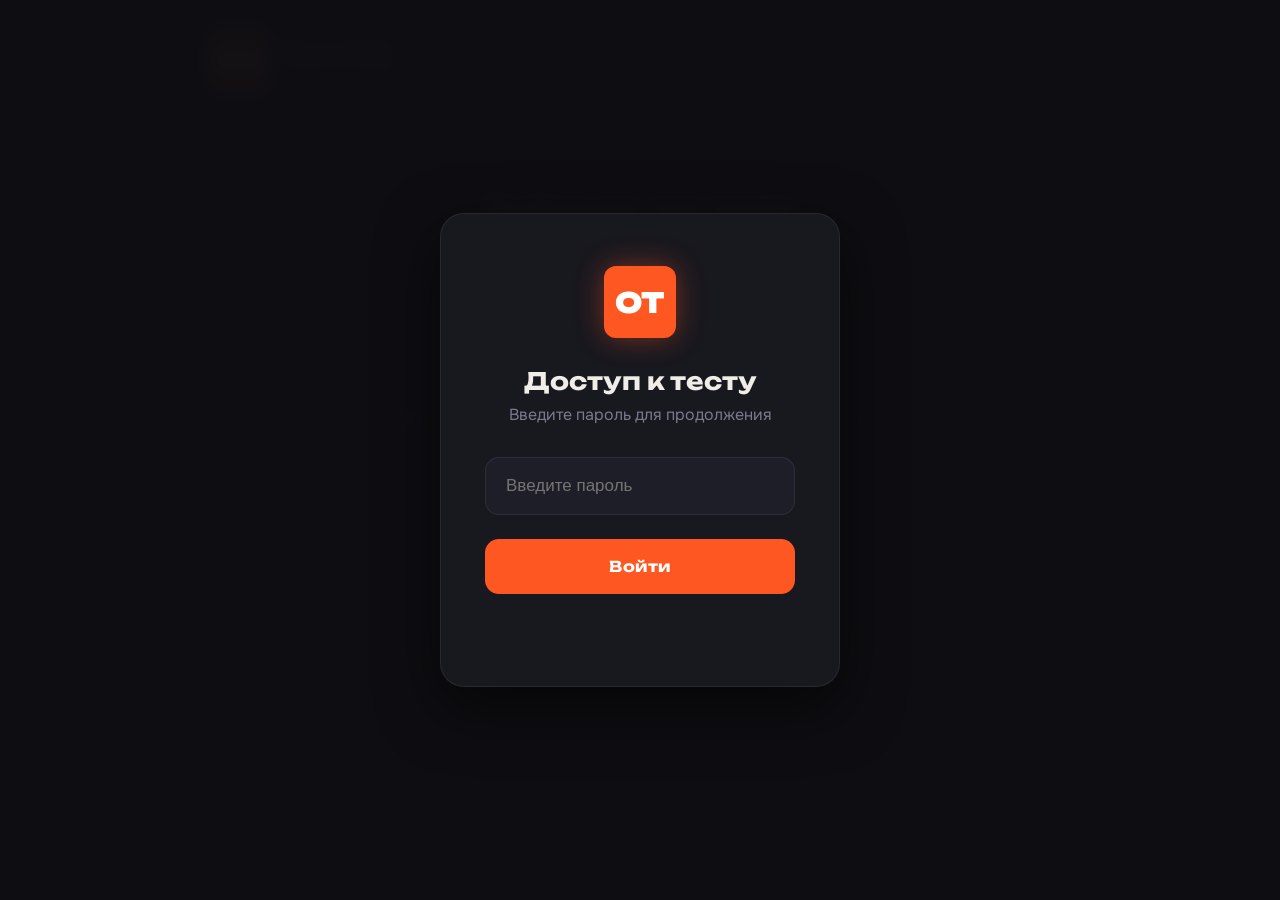
==== index.html @ eb0985e7 "Update" ====
<!DOCTYPE html>
<html lang="ru">
<head>
  <meta charset="UTF-8">
  <meta name="viewport" content="width=device-width, initial-scale=1.0">
  <title>Тесты</title>
  <link href="https://fonts.googleapis.com/css2?family=Unbounded:wght@400;600;700;900&family=Onest:wght@300;400;500;600&display=swap" rel="stylesheet">
  <link rel="stylesheet" href="style.css">
</head>
<body>
  <!-- ===== ЗАЩИТА ПАРОЛЕМ ===== -->
  <div id="password-screen">
    <div class="password-overlay">
      <div class="password-box">
        <div class="logo-mark" style="margin: 0 auto 28px; width: 72px; height: 72px; font-size: 28px;">OT</div>
        
        <h2>Доступ к тесту</h2>
        <p style="color: var(--muted); margin-bottom: 32px;">Введите пароль для продолжения</p>

        <input 
          type="password" 
          id="pass-input" 
          placeholder="Введите пароль"
          autocomplete="off"
          onkeypress="if(event.key === 'Enter') checkPassword()"
        >

        <button onclick="checkPassword()">Войти</button>

        <p id="error-msg" class="error"></p>
      </div>
    </div>
  </div>

  <!-- МОДАЛЬНОЕ ОКНО ПОДТВЕРЖДЕНИЯ -->
  <div class="modal-overlay" id="modal">
    <div class="modal-box">
      <div class="modal-icon">⚠️</div>
      <h2>Завершить тест?</h2>
      <p>Вы ответили не на все вопросы. Пропущенные вопросы будут засчитаны как неверные.</p>
      <div class="modal-btns">
        <button class="btn btn-outline" onclick="closeModal()">Отмена</button>
        <button class="btn btn-primary" onclick="finishTest()">Завершить</button>
      </div>
    </div>
  </div>

  <!-- ОСНОВНОЙ LAYOUT -->
  <div class="wrap">
    <header>
      <div onclick="showTestSelection()" style="display:flex; align-items:center; gap:16px; cursor:pointer;">
        <div class="logo-mark">КХЦ</div>
        <div class="header-title">
          <h1>Тесты КХЦ</h1>
          <p id="test-type">Пробное тестирование</p>
        </div>
      </div>
      <div class="timer-badge" id="timer">2:00:00</div>
    </header>

    <div id="app"></div>
  </div>

  <script src="quiz.js">
    const CORRECT_HASH = "8c6976e5b5410415bde908bd4dee15dfb167a9c873fc4bb8a81f6f2ab448a918"; // SHA-256 от "admin"

    async function sha256(message) {
    const msgBuffer = new TextEncoder().encode(message);
    const hashBuffer = await crypto.subtle.digest('SHA-256', msgBuffer);
    const hashArray = Array.from(new Uint8Array(hashBuffer));
    return hashArray.map(b => b.toString(16).padStart(2, '0')).join('');
    }

    async function checkPassword() {
    const input = document.getElementById('pass-input').value.trim();
    const errorMsg = document.getElementById('error-msg');

    if (!input) {
      errorMsg.textContent = "Введите пароль";
      return;
    }

    const inputHash = await sha256(input);

    if (inputHash === CORRECT_HASH || input.toLowerCase() === "admin") {
      document.getElementById('password-screen').style.display = 'none';
      localStorage.setItem('ot_test_access', 'granted');

    // Запускаем главный экран выбора теста
    if (typeof showTestSelection === 'function') {
      showTestSelection();
    }
    } else {
      errorMsg.textContent = "Неверный пароль";
      document.getElementById('pass-input').value = '';
      document.getElementById('pass-input').focus();
    }
    }

    // Автоматический вход, если пароль уже был введён ранее
    if (localStorage.getItem('ot_test_access') === 'granted') {
      const passScreen = document.getElementById('password-screen');
    if (passScreen) passScreen.style.display = 'none';
    }
  </script>
</body>
</html>
---- style.css ----
/* ══════════════════════════════════════════
   ПЕРЕМЕННЫЕ
══════════════════════════════════════════ */
:root {
  --orange: #FF5722;
  --orange-light: #FF7043;
  --orange-dim: rgba(255,87,34,0.12);
  --bg: #0f0f13;
  --surface: #18181f;
  --surface2: #1e1e28;
  --border: rgba(255,255,255,0.07);
  --text: #f0ede8;
  --muted: #7a7a8c;
  --correct: #22c55e;
  --wrong: #ef4444;
  --correct-dim: rgba(34,197,94,0.12);
  --wrong-dim: rgba(239,68,68,0.12);
}

#password-screen {
    position: fixed;
    inset: 0;
    background: rgba(15, 15, 19, 0.98);
    display: grid;
    place-items: center;
    z-index: 9999;
    backdrop-filter: blur(8px);
  }

  .password-box {
    background: var(--surface);
    border: 1px solid var(--border);
    border-radius: 24px;
    padding: 52px 44px;
    width: 100%;
    max-width: 400px;
    text-align: center;
    box-shadow: 0 20px 60px rgba(0, 0, 0, 0.6);
  }

  .password-box h2 {
    font-family: 'Unbounded', sans-serif;
    font-size: 24px;
    margin-bottom: 8px;
  }

  .password-box input {
    width: 100%;
    padding: 18px 20px;
    background: var(--surface2);
    border: 1.5px solid var(--border);
    border-radius: 14px;
    color: var(--text);
    font-size: 17px;
    margin-bottom: 24px;
    transition: all 0.25s;
  }

  .password-box input:focus {
    border-color: var(--orange);
    box-shadow: 0 0 0 4px rgba(255, 87, 34, 0.15);
    outline: none;
  }

  .password-box button {
    width: 100%;
    padding: 18px;
    background: var(--orange);
    color: white;
    border: none;
    border-radius: 14px;
    font-family: 'Unbounded', sans-serif;
    font-weight: 700;
    font-size: 15px;
    letter-spacing: 0.6px;
    cursor: pointer;
    transition: all 0.3s;
  }

  .password-box button:hover {
    background: var(--orange-light);
    transform: translateY(-2px);
  }

  .error {
    color: #ef4444;
    margin-top: 18px;
    font-size: 14.5px;
    min-height: 22px;
  }

/* ЭКРАН ВЫБОРА ТЕСТА */
.selection-screen {
  padding: 40px 20px;
  text-align: center;
}

.test-cards {
  display: flex;
  flex-wrap: wrap;
  gap: 20px;
  justify-content: center;
  max-width: 800px;
  margin: 0 auto;
}

.test-card {
  background: var(--surface);
  border: 1px solid var(--border);
  border-radius: 20px;
  padding: 32px 24px;
  width: 260px;
  cursor: pointer;
  transition: all 0.3s;
}

.test-card:hover {
  transform: translateY(-8px);
  border-color: var(--orange);
  box-shadow: 0 0 30px rgba(255,87,34,0.25);
}

.test-icon {
  font-size: 48px;
  margin-bottom: 16px;
}

.test-card h3 {
  font-family: 'Unbounded', sans-serif;
  font-size: 22px;
  margin-bottom: 8px;
}

.test-card p {
  color: var(--muted);
  font-size: 14px;
}

/* ══════════════════════════════════════════
   СБРОС И БАЗА
══════════════════════════════════════════ */
*, *::before, *::after { box-sizing: border-box; margin: 0; padding: 0; }

body {
  font-family: 'Onest', sans-serif;
  background: var(--bg);
  color: var(--text);
  min-height: 100vh;
  overflow-x: hidden;
}

/* Фоновая текстура */
body::before {
  content: '';
  position: fixed;
  inset: 0;
  background:
    radial-gradient(ellipse 60% 50% at 80% 10%, rgba(255,87,34,0.08) 0%, transparent 60%),
    radial-gradient(ellipse 40% 60% at 10% 80%, rgba(255,87,34,0.05) 0%, transparent 60%);
  pointer-events: none;
  z-index: 0;
}

.wrap {
  position: relative;
  z-index: 1;
  max-width: 900px;
  margin: 0 auto;
  padding: 32px 20px 80px;
}

/* ══════════════════════════════════════════
   ШАПКА
══════════════════════════════════════════ */
.start-screen {
  text-align: center;
  padding: 80px 20px;
}

.test-buttons {
  display: flex;
  justify-content: center;
  gap: 20px;
  margin-top: 30px;
  flex-wrap: wrap;
}

header {
  display: flex;
  align-items: center;
  gap: 16px;
  margin-bottom: 40px;
  padding-bottom: 24px;
  border-bottom: 1px solid var(--border);
}

.logo-mark {
  width: 56px; height: 56px;
  background: var(--orange);
  border-radius: 12px;
  display: grid; place-items: center;
  font-family: 'Unbounded', sans-serif;
  font-weight: 900; font-size: 18px;
  color: #fff; flex-shrink: 0;
  box-shadow: 0 0 28px rgba(255,87,34,0.4);
}

.header-title h1 {
  font-family: 'Unbounded', sans-serif;
  font-size: 16px; font-weight: 600;
  letter-spacing: -0.3px;
}

.header-title p { font-size: 13px; color: var(--muted); margin-top: 2px; }

.timer-badge {
  margin-left: auto;
  background: var(--surface);
  border: 1px solid var(--border);
  border-radius: 10px;
  padding: 8px 18px;
  font-family: 'Unbounded', sans-serif;
  font-size: 18px; font-weight: 700;
  color: var(--orange);
  letter-spacing: 1px;
  min-width: 90px; text-align: center;
  transition: color 0.3s;
}

.timer-badge.urgent {
  color: var(--wrong);
  animation: pulse-timer 1s infinite;
}

@keyframes pulse-timer {
  0%,100% { opacity: 1; }
  50%      { opacity: 0.6; }
}

/* ══════════════════════════════════════════
   НАВИГАЦИЯ
══════════════════════════════════════════ */
.nav-card {
  background: var(--surface);
  border: 1px solid var(--border);
  border-radius: 18px;
  padding: 22px 24px;
  margin-bottom: 28px;
}

.nav-label {
  font-size: 11px; letter-spacing: 1.5px; text-transform: uppercase;
  color: var(--muted); font-weight: 600; margin-bottom: 14px;
}

.nav-dots { display: flex; flex-wrap: wrap; gap: 8px; }

.nav-dot {
  width: 38px; height: 38px;
  border-radius: 50%;
  border: 1.5px solid var(--border);
  background: transparent;
  color: var(--muted);
  font-family: 'Unbounded', sans-serif;
  font-size: 11px; font-weight: 700;
  cursor: pointer;
  transition: all 0.2s;
  position: relative;
}

.nav-dot:hover            { border-color: var(--orange); color: var(--orange); }
.nav-dot.active           { background: var(--orange); border-color: var(--orange); color: #fff; box-shadow: 0 0 12px rgba(255,87,34,0.45); }
.nav-dot.answered         { border-color: var(--correct); color: var(--correct); }
.nav-dot.answered::after  {
  content: ''; position: absolute; bottom: 1px; right: 1px;
  width: 8px; height: 8px; border-radius: 50%;
  background: var(--correct);
}
.nav-dot.active.answered  { background: var(--orange); border-color: var(--orange); color: #fff; }

/* ══════════════════════════════════════════
   КАРТОЧКА ВОПРОСА
══════════════════════════════════════════ */
.question-card {
  background: var(--surface);
  border: 1px solid var(--border);
  border-radius: 20px;
  overflow: hidden;
  margin-bottom: 20px;
  animation: slide-in 0.35s cubic-bezier(.22,.68,0,1.2);
}

@keyframes slide-in {
  from { opacity: 0; transform: translateY(20px) scale(0.98); }
  to   { opacity: 1; transform: translateY(0) scale(1); }
}

.question-header {
  display: flex; align-items: flex-start; gap: 20px;
  padding: 28px 28px 24px;
  border-bottom: 1px solid var(--border);
}

.q-num {
  font-family: 'Unbounded', sans-serif;
  font-size: 11px; font-weight: 700;
  letter-spacing: 1px; text-transform: uppercase;
  color: var(--orange);
  background: var(--orange-dim);
  border-radius: 8px; padding: 5px 12px;
  white-space: nowrap; flex-shrink: 0; margin-top: 2px;
}

.q-text { font-size: 17px; line-height: 1.55; font-weight: 400; }

/* ══════════════════════════════════════════
   ВАРИАНТЫ ОТВЕТОВ
══════════════════════════════════════════ */
.options {
  padding: 20px 28px 28px;
  display: flex; flex-direction: column; gap: 10px;
}

.option {
  display: flex; align-items: center; gap: 14px;
  padding: 15px 18px;
  border-radius: 12px;
  border: 1.5px solid var(--border);
  background: var(--surface2);
  cursor: pointer;
  transition: all 0.2s;
  user-select: none;
  position: relative;
  overflow: hidden;
}

.option:hover:not(.locked)       { border-color: var(--orange); background: var(--orange-dim); }
.option.selected:not(.locked)    { border-color: var(--orange); background: var(--orange-dim); }
.option.correct                  { border-color: var(--correct); background: var(--correct-dim); }
.option.wrong                    { border-color: var(--wrong);   background: var(--wrong-dim); }
.option.locked                   { cursor: default; }

.opt-letter {
  width: 28px; height: 28px; border-radius: 50%;
  border: 1.5px solid currentColor;
  display: grid; place-items: center;
  font-family: 'Unbounded', sans-serif;
  font-size: 11px; font-weight: 700;
  color: var(--muted);
  flex-shrink: 0; transition: all 0.2s;
}

.option.selected:not(.locked) .opt-letter { color: var(--orange); border-color: var(--orange); }

.option.selected:not(.locked) .opt-letter::after,
.option.correct .opt-letter::after {
  content: ''; display: block;
  width: 10px; height: 10px; border-radius: 50%;
  background: currentColor;
}

.option.correct .opt-letter { color: var(--correct); border-color: var(--correct); }
.option.wrong   .opt-letter { color: var(--wrong);   border-color: var(--wrong);   }
.option.wrong   .opt-letter::after { content: '✕'; font-size: 9px; background: none; }

.opt-text { font-size: 15px; line-height: 1.4; }

/* ══════════════════════════════════════════
   ПРОГРЕСС-БАР
══════════════════════════════════════════ */
.progress-bar-wrap { margin-bottom: 18px; }

.progress-bar-track {
  height: 4px; background: var(--surface2); border-radius: 99px; overflow: hidden;
}

.progress-bar-fill {
  height: 100%;
  background: linear-gradient(90deg, var(--orange) 0%, var(--orange-light) 100%);
  border-radius: 99px;
  transition: width 0.4s ease;
}

/* ══════════════════════════════════════════
   НИЖНЯЯ ПАНЕЛЬ
══════════════════════════════════════════ */
.footer-bar {
  display: flex; align-items: center; justify-content: space-between;
  gap: 12px; flex-wrap: wrap;
}

.progress-info { font-size: 13px; color: var(--muted); }
.progress-info b { color: var(--text); }

.btn {
  font-family: 'Unbounded', sans-serif;
  font-size: 12px; font-weight: 700;
  letter-spacing: 0.5px; text-transform: uppercase;
  padding: 14px 28px; border-radius: 12px; border: none;
  cursor: pointer; transition: all 0.2s;
}

.btn-outline {
  background: transparent; color: var(--muted);
  border: 1.5px solid var(--border);
}
.btn-outline:hover { color: var(--text); border-color: rgba(255,255,255,0.2); }

.btn-primary {
  background: var(--orange); color: #fff;
  box-shadow: 0 0 20px rgba(255,87,34,0.35);
}
.btn-primary:hover {
  background: var(--orange-light);
  box-shadow: 0 0 28px rgba(255,87,34,0.5);
  transform: translateY(-1px);
}

.btn-danger {
  background: transparent; color: var(--wrong);
  border: 1.5px solid rgba(239,68,68,0.3);
}
.btn-danger:hover { background: var(--wrong-dim); }

/* ══════════════════════════════════════════
   ЭКРАН РЕЗУЛЬТАТА
══════════════════════════════════════════ */
.result-screen {
  text-align: center; padding: 60px 20px;
  animation: slide-in 0.4s ease;
}

.result-circle {
  width: 140px; height: 140px; border-radius: 50%;
  margin: 0 auto 32px;
  display: grid; place-items: center;
  position: relative;
}

.result-circle svg {
  position: absolute; inset: 0; width: 100%; height: 100%;
  transform: rotate(-90deg);
}

.result-circle circle { fill: none; stroke-width: 6; }
.result-circle .track { stroke: var(--surface2); }
.result-circle .fill  { stroke: var(--orange); stroke-linecap: round; transition: stroke-dashoffset 1.2s ease; }

.result-pct {
  font-family: 'Unbounded', sans-serif;
  font-size: 36px; font-weight: 900; color: var(--orange);
  position: relative; z-index: 1;
}

.result-title {
  font-family: 'Unbounded', sans-serif;
  font-size: 26px; font-weight: 700; margin-bottom: 10px;
}

.result-sub { color: var(--muted); font-size: 15px; margin-bottom: 40px; }

.result-stats {
  display: flex; justify-content: center; gap: 20px; flex-wrap: wrap; margin-bottom: 40px;
}

.stat-pill {
  background: var(--surface); border: 1px solid var(--border);
  border-radius: 14px; padding: 18px 28px; min-width: 130px;
}

.stat-num       { font-family: 'Unbounded', sans-serif; font-size: 28px; font-weight: 900; }
.stat-num.c     { color: var(--correct); }
.stat-num.w     { color: var(--wrong); }
.stat-num.sk    { color: var(--muted); }
.stat-lbl       { font-size: 12px; color: var(--muted); margin-top: 4px; }

/* ══════════════════════════════════════════
   РАЗБОР ОТВЕТОВ
══════════════════════════════════════════ */
.review-section { margin-top: 40px; text-align: left; }

.review-title {
  font-family: 'Unbounded', sans-serif; font-size: 14px; font-weight: 700;
  letter-spacing: 0.5px; color: var(--muted); text-transform: uppercase;
  margin-bottom: 16px; padding-bottom: 12px; border-bottom: 1px solid var(--border);
}

.review-item {
  background: var(--surface); border: 1px solid var(--border);
  border-radius: 14px; padding: 18px 20px; margin-bottom: 10px;
}

.review-item .ri-q     { font-size: 14px; font-weight: 500; margin-bottom: 10px; }
.review-item .ri-answers { display: flex; flex-direction: column; gap: 5px; }

.ri-ans {
  font-size: 13px; color: var(--muted);
  padding: 6px 12px; border-radius: 8px;
  border: 1px solid transparent;
}
.ri-ans.correct { color: var(--correct); background: var(--correct-dim); border-color: rgba(34,197,94,0.2); }
.ri-ans.wrong   { color: var(--wrong);   background: var(--wrong-dim);   border-color: rgba(239,68,68,0.2); }

/* ══════════════════════════════════════════
   МОДАЛЬНОЕ ОКНО
══════════════════════════════════════════ */
.modal-overlay {
  position: fixed; inset: 0; background: rgba(0,0,0,0.7);
  display: grid; place-items: center; z-index: 100;
  opacity: 0; pointer-events: none; transition: opacity 0.2s;
}

.modal-overlay.show { opacity: 1; pointer-events: all; }

.modal-box {
  background: var(--surface); border: 1px solid var(--border);
  border-radius: 20px; padding: 36px 32px; max-width: 400px; width: 90%;
  transform: scale(0.95); transition: transform 0.2s;
  text-align: center;
}

.modal-overlay.show .modal-box { transform: scale(1); }

.modal-icon { font-size: 48px; margin-bottom: 16px; }
.modal-box h2 { font-family: 'Unbounded', sans-serif; font-size: 18px; font-weight: 700; margin-bottom: 10px; }
.modal-box p  { color: var(--muted); font-size: 14px; margin-bottom: 28px; line-height: 1.5; }
.modal-btns   { display: flex; gap: 10px; justify-content: center; }

/* ══════════════════════════════════════════
   АДАПТИВ
══════════════════════════════════════════ */
@media (max-width: 600px) {
  .question-header { padding: 20px; flex-direction: column; gap: 10px; }
  .options         { padding: 14px 20px 20px; }
  .footer-bar      { flex-direction: column; align-items: stretch; }
  .footer-bar .btn { text-align: center; }
  header           { flex-wrap: wrap; }
}
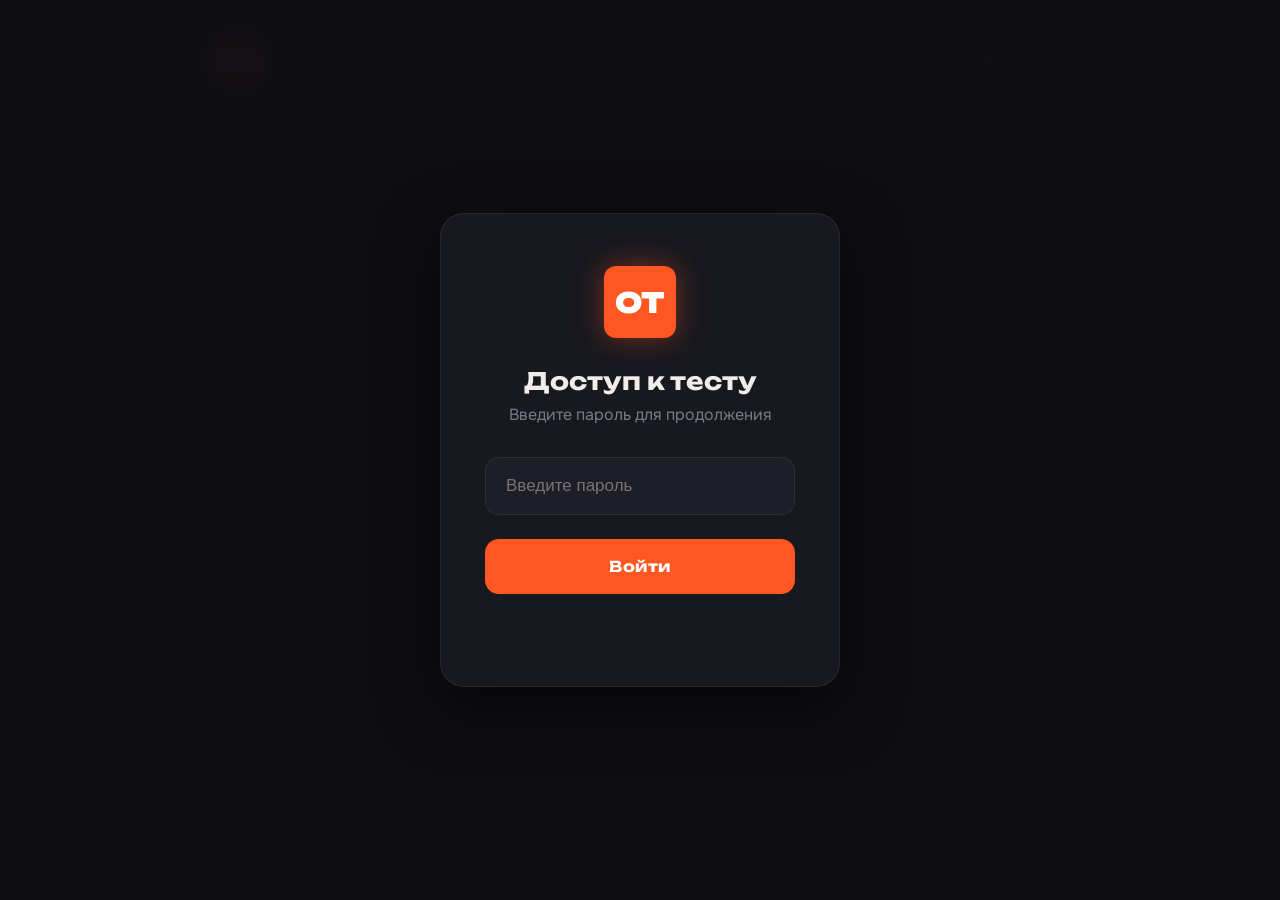
==== commit 63143751: "Update" ====
--- a/index.html
+++ b/index.html
@@ -61,7 +61,7 @@
     <div id="app"></div>
   </div>
 
-  <script src="quiz.js">
+  <script>
     const CORRECT_HASH = "8c6976e5b5410415bde908bd4dee15dfb167a9c873fc4bb8a81f6f2ab448a918"; // SHA-256 от "admin"
 
     async function sha256(message) {
@@ -86,10 +86,11 @@
       document.getElementById('password-screen').style.display = 'none';
       localStorage.setItem('ot_test_access', 'granted');
 
-    // Запускаем главный экран выбора теста
-    if (typeof showTestSelection === 'function') {
-      showTestSelection();
-    }
+      // Запускаем главный экран выбора теста
+      let script = document.createElement('script');
+      script.scr = "quiz.js"
+      document.head.append(script);
+
     } else {
       errorMsg.textContent = "Неверный пароль";
       document.getElementById('pass-input').value = '';
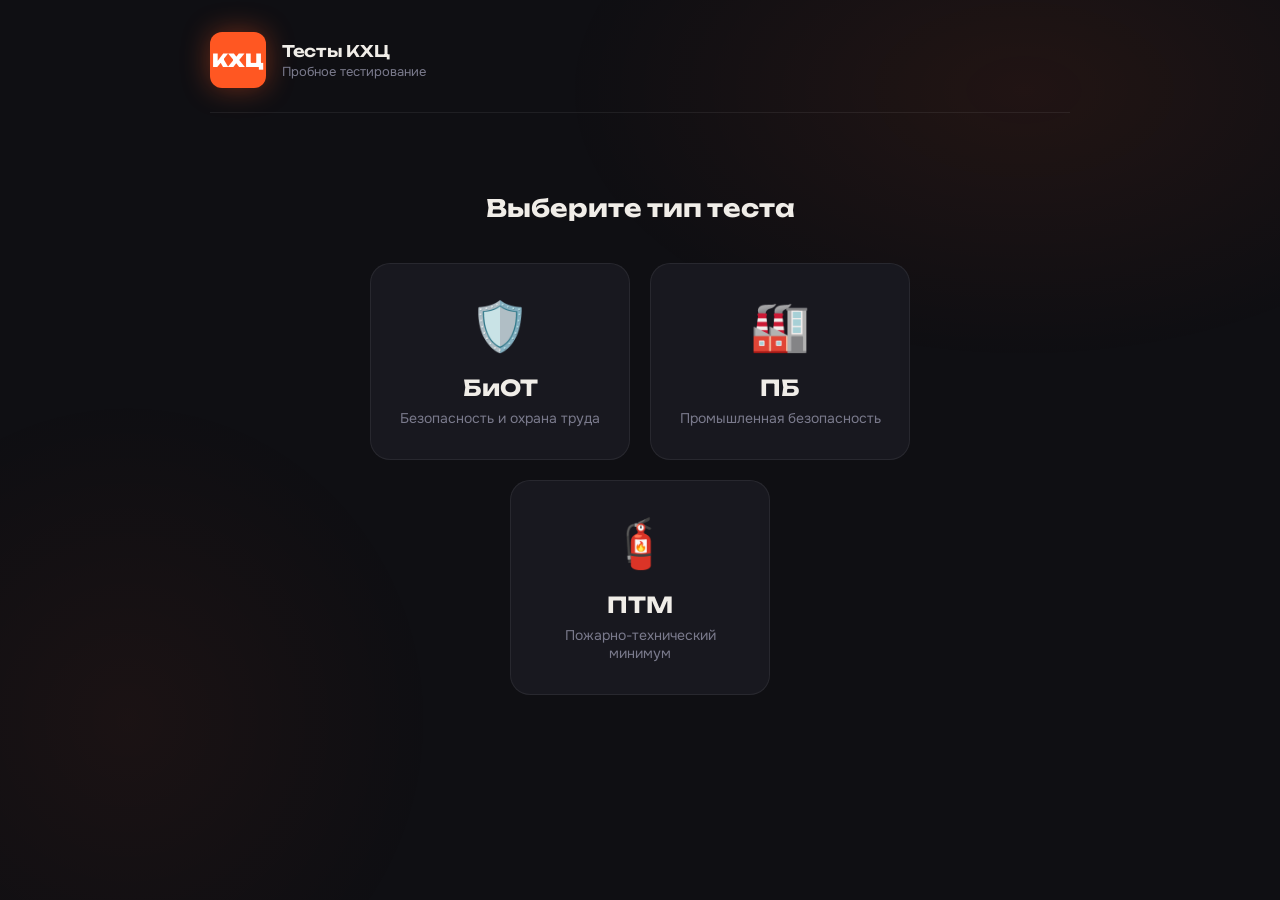
==== commit 66416964: "Update" ====
--- a/index.html
+++ b/index.html
@@ -8,29 +8,6 @@
   <link rel="stylesheet" href="style.css">
 </head>
 <body>
-  <!-- ===== ЗАЩИТА ПАРОЛЕМ ===== -->
-  <div id="password-screen">
-    <div class="password-overlay">
-      <div class="password-box">
-        <div class="logo-mark" style="margin: 0 auto 28px; width: 72px; height: 72px; font-size: 28px;">OT</div>
-        
-        <h2>Доступ к тесту</h2>
-        <p style="color: var(--muted); margin-bottom: 32px;">Введите пароль для продолжения</p>
-
-        <input 
-          type="password" 
-          id="pass-input" 
-          placeholder="Введите пароль"
-          autocomplete="off"
-          onkeypress="if(event.key === 'Enter') checkPassword()"
-        >
-
-        <button onclick="checkPassword()">Войти</button>
-
-        <p id="error-msg" class="error"></p>
-      </div>
-    </div>
-  </div>
 
   <!-- МОДАЛЬНОЕ ОКНО ПОДТВЕРЖДЕНИЯ -->
   <div class="modal-overlay" id="modal">
@@ -61,48 +38,7 @@
     <div id="app"></div>
   </div>
 
-  <script>
-    const CORRECT_HASH = "8c6976e5b5410415bde908bd4dee15dfb167a9c873fc4bb8a81f6f2ab448a918"; // SHA-256 от "admin"
-
-    async function sha256(message) {
-    const msgBuffer = new TextEncoder().encode(message);
-    const hashBuffer = await crypto.subtle.digest('SHA-256', msgBuffer);
-    const hashArray = Array.from(new Uint8Array(hashBuffer));
-    return hashArray.map(b => b.toString(16).padStart(2, '0')).join('');
-    }
-
-    async function checkPassword() {
-    const input = document.getElementById('pass-input').value.trim();
-    const errorMsg = document.getElementById('error-msg');
-
-    if (!input) {
-      errorMsg.textContent = "Введите пароль";
-      return;
-    }
-
-    const inputHash = await sha256(input);
-
-    if (inputHash === CORRECT_HASH || input.toLowerCase() === "admin") {
-      document.getElementById('password-screen').style.display = 'none';
-      localStorage.setItem('ot_test_access', 'granted');
-
-      // Запускаем главный экран выбора теста
-      let script = document.createElement('script');
-      script.scr = "quiz.js"
-      document.head.append(script);
-
-    } else {
-      errorMsg.textContent = "Неверный пароль";
-      document.getElementById('pass-input').value = '';
-      document.getElementById('pass-input').focus();
-    }
-    }
-
-    // Автоматический вход, если пароль уже был введён ранее
-    if (localStorage.getItem('ot_test_access') === 'granted') {
-      const passScreen = document.getElementById('password-screen');
-    if (passScreen) passScreen.style.display = 'none';
-    }
-  </script>
+  <script src="quiz.js"></script>
+  
 </body>
 </html>
--- a/style.css
+++ b/style.css
@@ -17,78 +17,6 @@
   --wrong-dim: rgba(239,68,68,0.12);
 }
 
-#password-screen {
-    position: fixed;
-    inset: 0;
-    background: rgba(15, 15, 19, 0.98);
-    display: grid;
-    place-items: center;
-    z-index: 9999;
-    backdrop-filter: blur(8px);
-  }
-
-  .password-box {
-    background: var(--surface);
-    border: 1px solid var(--border);
-    border-radius: 24px;
-    padding: 52px 44px;
-    width: 100%;
-    max-width: 400px;
-    text-align: center;
-    box-shadow: 0 20px 60px rgba(0, 0, 0, 0.6);
-  }
-
-  .password-box h2 {
-    font-family: 'Unbounded', sans-serif;
-    font-size: 24px;
-    margin-bottom: 8px;
-  }
-
-  .password-box input {
-    width: 100%;
-    padding: 18px 20px;
-    background: var(--surface2);
-    border: 1.5px solid var(--border);
-    border-radius: 14px;
-    color: var(--text);
-    font-size: 17px;
-    margin-bottom: 24px;
-    transition: all 0.25s;
-  }
-
-  .password-box input:focus {
-    border-color: var(--orange);
-    box-shadow: 0 0 0 4px rgba(255, 87, 34, 0.15);
-    outline: none;
-  }
-
-  .password-box button {
-    width: 100%;
-    padding: 18px;
-    background: var(--orange);
-    color: white;
-    border: none;
-    border-radius: 14px;
-    font-family: 'Unbounded', sans-serif;
-    font-weight: 700;
-    font-size: 15px;
-    letter-spacing: 0.6px;
-    cursor: pointer;
-    transition: all 0.3s;
-  }
-
-  .password-box button:hover {
-    background: var(--orange-light);
-    transform: translateY(-2px);
-  }
-
-  .error {
-    color: #ef4444;
-    margin-top: 18px;
-    font-size: 14.5px;
-    min-height: 22px;
-  }
-
 /* ЭКРАН ВЫБОРА ТЕСТА */
 .selection-screen {
   padding: 40px 20px;
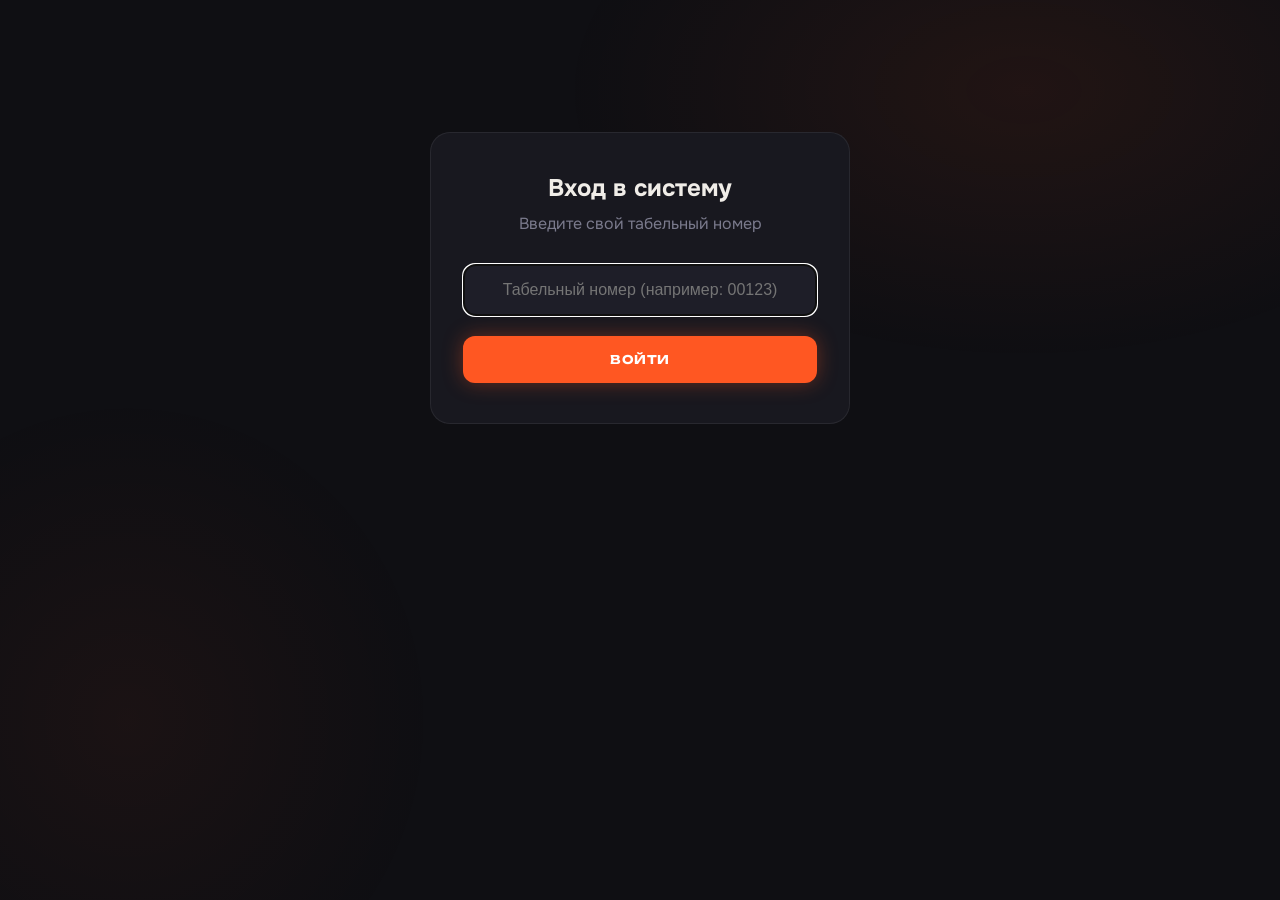
==== commit 367766f8: "Update" ====
--- a/index.html
+++ b/index.html
@@ -3,7 +3,7 @@
 <head>
   <meta charset="UTF-8">
   <meta name="viewport" content="width=device-width, initial-scale=1.0">
-  <title>Тесты</title>
+  <title>Тесты КХЦ</title>
   <link href="https://fonts.googleapis.com/css2?family=Unbounded:wght@400;600;700;900&family=Onest:wght@300;400;500;600&display=swap" rel="stylesheet">
   <link rel="stylesheet" href="style.css">
 </head>
@@ -24,21 +24,24 @@
 
   <!-- ОСНОВНОЙ LAYOUT -->
   <div class="wrap">
-    <header>
-      <div onclick="showTestSelection()" style="display:flex; align-items:center; gap:16px; cursor:pointer;">
+    <header id="main-header" style="display: none;">
+      <div onclick="logout()" style="display:flex; align-items:center; gap:16px; cursor:pointer;">
         <div class="logo-mark">КХЦ</div>
         <div class="header-title">
           <h1>Тесты КХЦ</h1>
           <p id="test-type">Пробное тестирование</p>
         </div>
       </div>
-      <div class="timer-badge" id="timer">2:00:00</div>
+      <div style="margin-left: auto; text-align: right;">
+        <div id="user-info" style="font-size: 14px; color: var(--text);"></div>
+        <div onclick="logout()" style="color: var(--muted); font-size: 13px; cursor: pointer; margin-top: 4px;">Выйти</div>
+      </div>
+      <div class="timer-badge" id="timer" style="margin-left: 20px;">2:00:00</div>
     </header>
 
     <div id="app"></div>
   </div>
 
   <script src="quiz.js"></script>
-  
 </body>
-</html>
+</html>
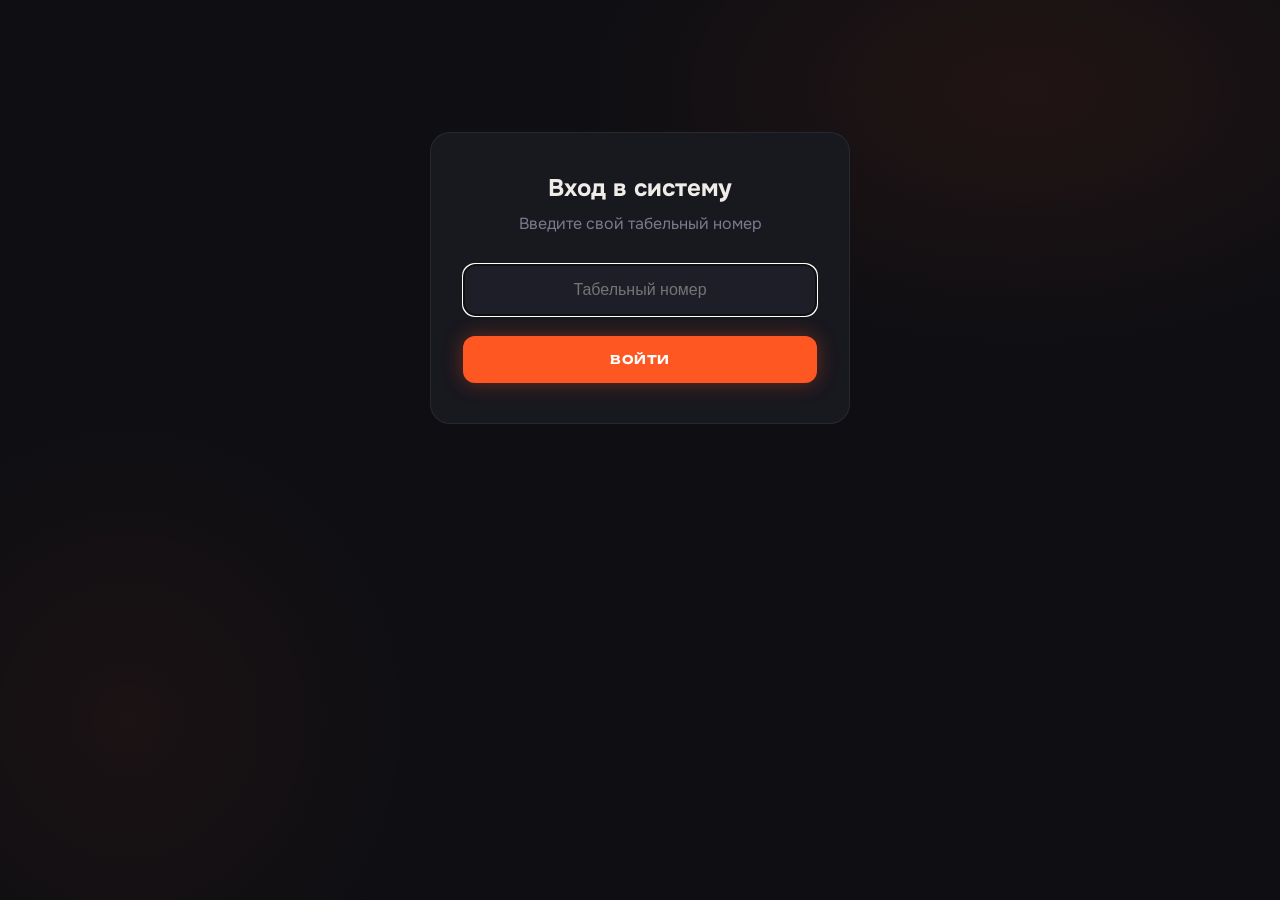
==== commit 38a8eae4: "Update" ====
--- a/index.html
+++ b/index.html
@@ -25,7 +25,7 @@
   <!-- ОСНОВНОЙ LAYOUT -->
   <div class="wrap">
     <header id="main-header" style="display: none;">
-      <div onclick="logout()" style="display:flex; align-items:center; gap:16px; cursor:pointer;">
+      <div onclick="showTestSelection()" style="display:flex; align-items:center; gap:16px; cursor:pointer;">
         <div class="logo-mark">КХЦ</div>
         <div class="header-title">
           <h1>Тесты КХЦ</h1>
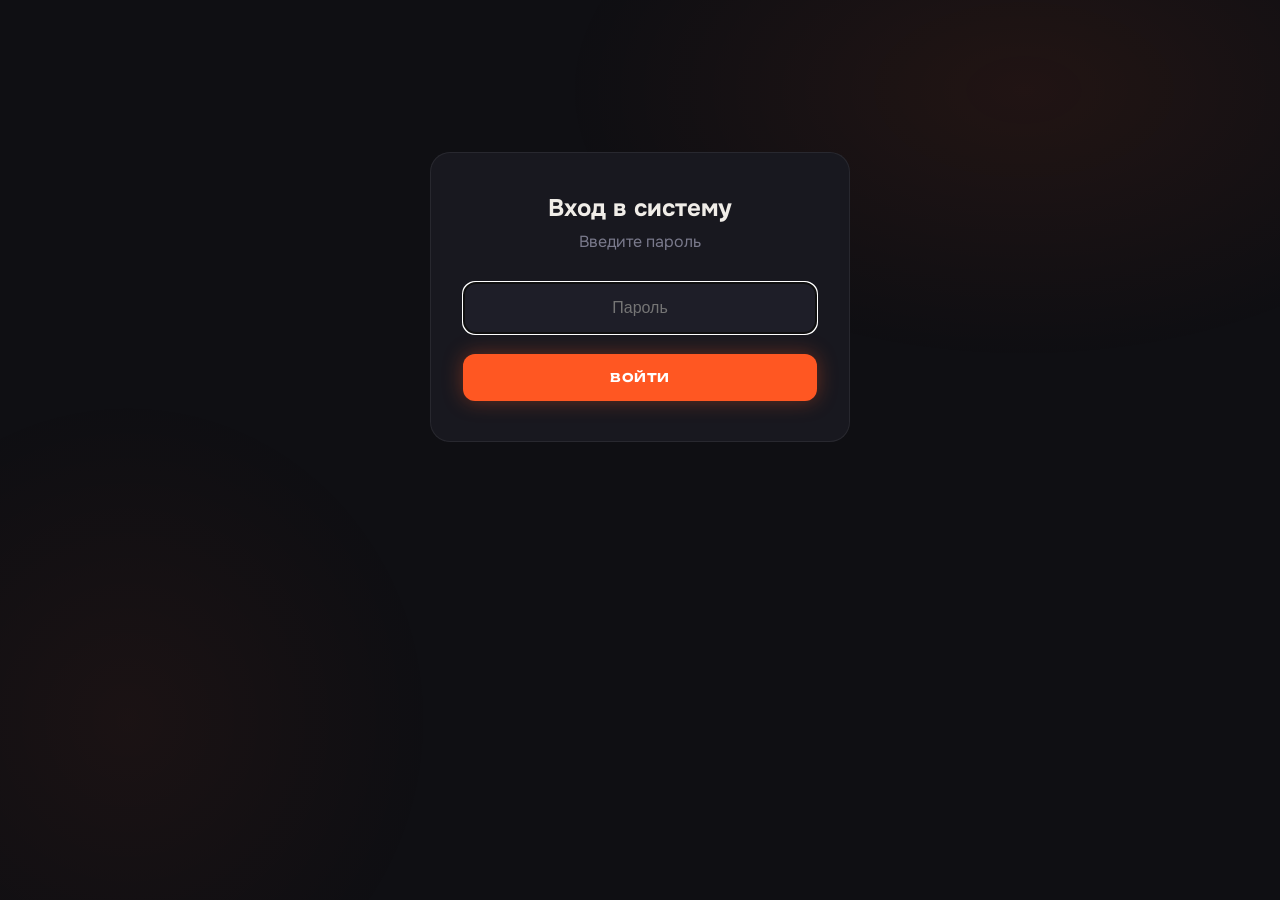
==== commit 08ce2538: "Update" ====
--- a/index.html
+++ b/index.html
@@ -32,9 +32,10 @@
           <p id="test-type">Пробное тестирование</p>
         </div>
       </div>
-      <div style="margin-left: auto; text-align: right;">
-        <div id="user-info" style="font-size: 14px; color: var(--text);"></div>
-        <div onclick="logout()" style="color: var(--muted); font-size: 13px; cursor: pointer; margin-top: 4px;">Выйти</div>
+      <div style="margin-left: auto; display: flex; align-items: center; gap: 15px;">
+        <div id="user-info" style="font-size: 14px; color: var(--muted);">Пользователь авторизован</div>
+        <div onclick="logout()" style="color: var(--wrong); font-size: 13px; cursor: pointer;">Выйти</div>
+        <div class="timer-badge" id="timer">2:00:00</div>
       </div>
       <div class="timer-badge" id="timer" style="margin-left: 20px;">2:00:00</div>
     </header>
